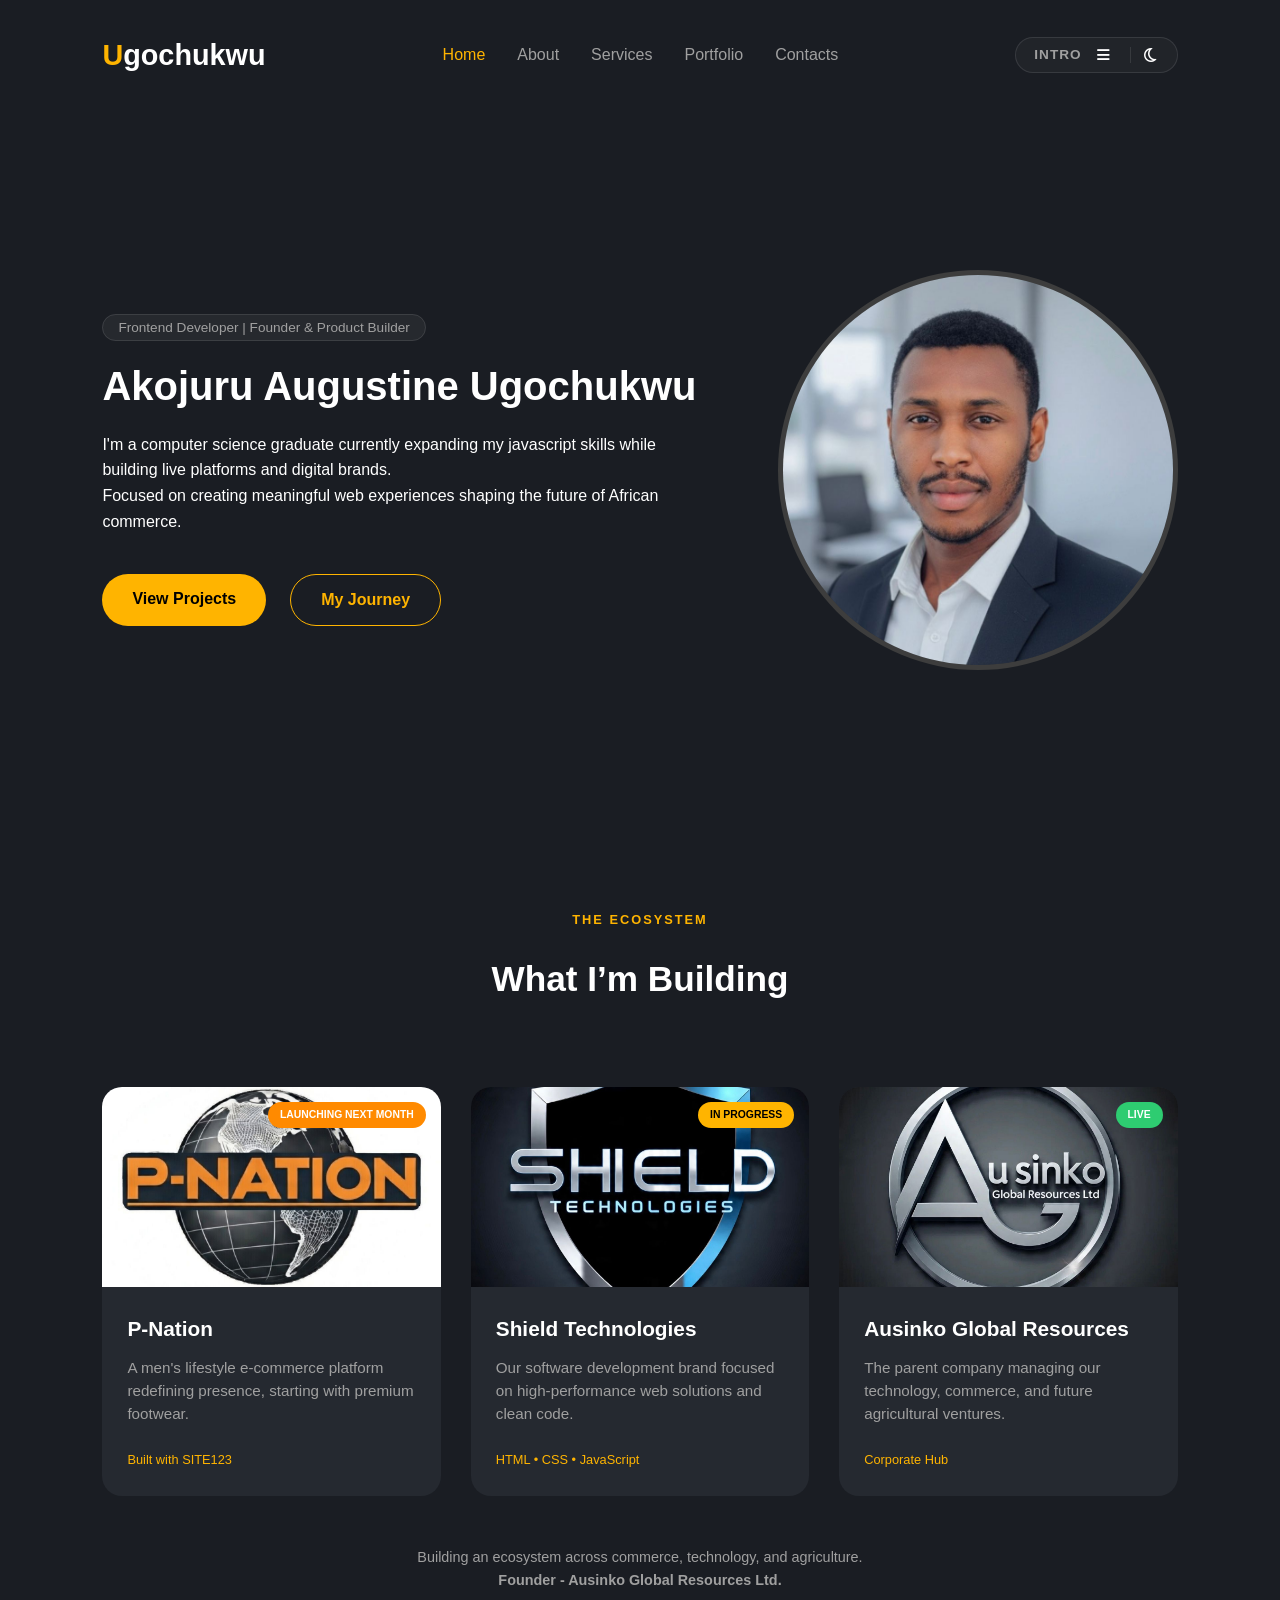
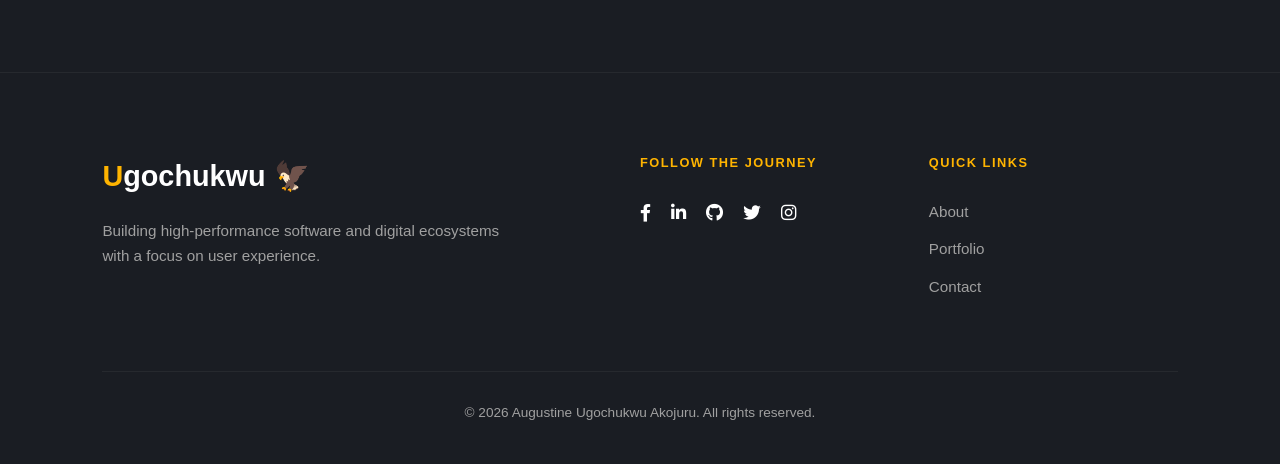
==== index.html @ 630baae7 "initial launch of Ausinko Global ecosystem portfolio" ====
<!DOCTYPE html>
<html lang="en">
<head>
    <meta charset="UTF-8">
    <meta name="viewport" content="width=device-width, initial-scale=1.0">
    <title>Ugochukwu | Professional Portfolio</title>
    <link rel="stylesheet" href="stylesheet/style.css">
    <link rel="stylesheet" href="https://cdnjs.cloudflare.com/ajax/libs/font-awesome/6.0.0/css/all.min.css">
</head>
<body>

    <header>
  <nav class="navbar">
    <div class="logo"><span>U</span>gochukwu</div>
    
    <ul class="nav-links" id="nav-menu">
        <li><a href="index.html" class="active">Home</a></li>
        <li><a href="about.html">About</a></li>
        <li><a href="services.html">Services</a></li>
        <li><a href="portfolio.html">Portfolio</a></li>
        <li><a href="contact.html">Contacts</a></li>
    </ul>

    <div class="nav-actions">
        <div class="intro-pill" id="menu-toggle">
            <span class="intro-text">INTRO</span>
            <i class="fas fa-bars menu-icon"></i>
            <div class="theme-switch"><i class="far fa-moon"></i></div>
        </div>
    </div>
  </nav>
    </header>

    <section id="home" class="hero">
        <div class="hero-content">
            <span class="badge">Frontend Developer | Founder & Product Builder</span>
            <h1>Akojuru Augustine Ugochukwu</h1>
            <p>I'm a computer science graduate currently expanding my javascript skills while building live platforms and digital brands.</p>
            <p>Focused on creating meaningful web experiences shaping the future of African commerce.</p>
            
            <div class="hero-btns">
                <a href="portfolio.html" class="btn-primary">View Projects</a>
                <a href="about.html" class="btn-secondary">My Journey</a>
            </div>
        </div>
        
        <div class="hero-image">
            <div class="image-circle">
                <img src="images/Austin.jpg" alt="Augustine Akojuru">
            </div>
        </div>
    </section>



  <section id="portfolio" class="ecosystem">
    <div class="section-header">
        <span class="sub-title">THE ECOSYSTEM</span>
        <h2>What I’m Building</h2>
    </div>

    <div class="project-grid">
        <div class="project-card">
            <div class="card-image">
                <img src="images/p-nation-logo.jpg" alt="P-Nation">
                <span class="status-badge orange">LAUNCHING NEXT MONTH</span>
            </div>
            <div class="card-content">
                <h3>P-Nation</h3>
                <p>A men's lifestyle e-commerce platform redefining presence, starting with premium footwear.</p>
                <div class="card-footer">
                    <span class="tech-stack">Built with SITE123</span>
                </div>
            </div>
        </div>

        <div class="project-card">
            <div class="card-image">
                <img src="images/shield-tech.jpg" alt="Shield Technologies">
                <span class="status-badge yellow">IN PROGRESS</span>
            </div>
            <div class="card-content">
                <h3>Shield Technologies</h3>
                <p>Our software development brand focused on high-performance web solutions and clean code.</p>
                <div class="card-footer">
                    <span class="tech-stack">HTML • CSS • JavaScript</span>
                </div>
            </div>
        </div>

        <div class="project-card">
            <div class="card-image">
                <img src="images/AGR.jpg" alt="Ausinko Global Resources">
                <span class="status-badge green">LIVE</span>
            </div>
            <div class="card-content">
                <h3>Ausinko Global Resources</h3>
                <p>The parent company managing our technology, commerce, and future agricultural ventures.</p>
                <div class="card-footer">
                    <span class="tech-stack">Corporate Hub</span>
                </div>
            </div>
        </div>
    </div>

    <div class="ecosystem-footer">
        <p>Building an ecosystem across commerce, technology, and agriculture.</p>
        <p><strong>Founder - Ausinko Global Resources Ltd.</strong></p>
    </div>
 </section>

  <footer class="main-footer">
    <div class="footer-container">
        <div class="footer-brand">
            <div class="logo"><span>U</span>gochukwu 🦅</div>
            <p>Building high-performance software and digital ecosystems <br> with a focus on user experience.</p>
        </div>

        <div class="footer-social">
            <h4>FOLLOW THE JOURNEY</h4>
            <div class="social-icons">
                <a href="#"><i class="fab fa-facebook-f"></i></a>
                <a href="#"><i class="fab fa-linkedin-in"></i></a>
                <a href="#"><i class="fab fa-github"></i></a>
                <a href="#"><i class="fab fa-twitter"></i></a>
                <a href="#"><i class="fab fa-instagram"></i></a>
            </div>
        </div>

        <div class="footer-links">
            <h4>Quick Links</h4>
            <ul>
                <li><a href="#about">About</a></li>
                <li><a href="#portfolio">Portfolio</a></li>
                <li><a href="#contact">Contact</a></li>
            </ul>
        </div>
    </div>

    <div class="footer-bottom">
        <p>&copy; 2026 Augustine Ugochukwu Akojuru. All rights reserved.</p>
    </div>
  </footer>



  <script src="script.js"></script>

</body>
</html>
---- stylesheet/style.css ----
:root {
    --bg-color: #1a1d23;
    --card-bg: #252930;
    --accent-color: #ffb400;
    --text-main: #ffffff;
    --text-dim: #a0a0a0;
}

/* Add this right below your :root variables */
body.light-theme {
    --bg-color: #f5f7fa;      /* Soft light gray */
    --card-bg: #ffffff;       /* Pure white cards */
    --text-main: #1a1d23;     /* Dark text */
    --text-dim: #5f6368;      /* Muted gray text */
    /* Accent remains the same gold for branding */
}

* {
    margin: 0;
    padding: 0;
    box-sizing: border-box;
    font-family: 'Inter', sans-serif; /* Clean professional font */
}

body {
    background-color: var(--bg-color);
    color: var(--text-main);
    line-height: 1.6;
}

/* Navbar */
.navbar {
    display: flex;
    justify-content: space-between;
    align-items: center;
    padding: 2rem 8%;
}

.logo {
    font-size: 1.8rem;
    font-weight: 700;
}

.logo span {
    color: var(--accent-color);
}

.nav-links {
    display: flex;
    list-style: none;
    gap: 2rem;
}

.nav-links a {
    text-decoration: none;
    color: var(--text-dim);
    font-weight: 500;
    transition: 0.3s;
}

.nav-links a:hover, .nav-links a.active {
    color: var(--accent-color);
}


.nav-actions {
    display: flex;
    align-items: center;
}

.intro-pill {
    display: flex;
    align-items: center;
    background: rgba(255, 255, 255, 0.03); /* Subtle dark fill */
    border: 1px solid rgba(255, 255, 255, 0.1); /* Thin border seen in image */
    padding: 6px 18px;
    border-radius: 40px;
    gap: 15px;
    cursor: pointer;
    transition: all 0.3s ease;
}

.intro-pill:hover {
    background: rgba(255, 255, 255, 0.07);
    border-color: var(--accent-color);
}

.intro-text {
    font-size: 0.85rem;
    font-weight: 600;
    letter-spacing: 1px;
    color: var(--text-dim);
}

.menu-icon {
    font-size: 0.9rem;
    color: var(--text-main);
}

.theme-switch {
    border-left: 1px solid rgba(255, 255, 255, 0.1);
    padding-left: 12px;
    margin-left: 5px;
    display: flex;
    align-items: center;
}

.theme-switch i {
    font-size: 1rem;
    color: var(--text-main);
    transition: color 0.3s;
}

.theme-switch i:hover {
    color: var(--accent-color);
}

/* Hero Section */
.hero {
    display: flex;
    align-items: center;
    justify-content: space-between;
    padding: 5rem 8%;
    min-height: 80vh;
}

.hero-content {
    max-width: 600px;
}

.badge {
    background: rgba(255, 255, 255, 0.05);
    padding: 5px 15px;
    border-radius: 20px;
    font-size: 0.85rem;
    color: var(--text-dim);
    border: 1px solid rgba(255, 255, 255, 0.1);
}

.hero h1 {
    font-size: 2.5rem;
    margin: 1.5rem 0;
    line-height: 1.1;
}

.hero-btns {
    margin-top: 2.5rem;
    display: flex;
    gap: 1.5rem;
}

.btn-primary, .btn-secondary {
    background: var(--accent-color);
    color: #000;
    padding: 12px 30px;
    border-radius: 30px;
    text-decoration: none;
    font-weight: 600;
}

.btn-secondary {
    background: transparent;
    border: 1px solid var(--accent-color);
    color: var(--accent-color);
}
  

.btn-primary:hover {
  background-color: transparent;
  border: 1px solid var(--accent-color);
  color: var(--accent-color);
  transform: translateY(-3px);
}

.btn-secondary:hover {
    transform: translateY(-3px);
    background-color: var(--accent-color);
    border: 1px solid var(--accent-color);
    color: var(--bg-color);
}



.image-circle {
    width: 400px;
    height: 400px;
    background: #333;
    border-radius: 50%;
    overflow: hidden;
    border: 5px solid rgba(255, 255, 255, 0.05);
}

.image-circle img {
    width: 100%;
    height: 100%;
    object-fit: cover;
}


.ecosystem {
    padding: 80px 8%;
    text-align: center;
}

.section-header .sub-title {
    color: var(--accent-color);
    letter-spacing: 2px;
    font-size: 0.8rem;
    font-weight: 700;
}

.section-header h2 {
    font-size: 2.2rem;
    margin-top: 10px;
    margin-bottom: 50px;
}

/* Grid Layout */
.project-grid {
    display: grid;
    grid-template-columns: repeat(auto-fit, minmax(300px, 1fr));
    gap: 30px;
    margin-bottom: 40px;
}

/* Card Styling */
.project-card {
    background: var(--card-bg);
    border-radius: 20px;
    overflow: hidden;
    text-align: left;
    transition: transform 0.3s ease;
}

.project-card:hover {
    transform: translateY(-10px);
}

.card-image {
    position: relative;
    height: 200px;
    background: #2a2e35; /* Fallback color */
    display: flex;
    justify-content: center;
    align-items: center;
}

.card-image img {
    width: 100%;
    height: 100%;
    object-fit: cover;
    transition: transform 0.3s ease
}

/* Status Badges */
.status-badge {
    position: absolute;
    top: 15px;
    right: 15px;
    padding: 5px 12px;
    border-radius: 20px;
    font-size: 0.65rem;
    font-weight: 800;
    color: #fff;
}

.status-badge.orange { background: #ff8a00; }
.status-badge.yellow { background: #ffb400; color: #000; }
.status-badge.green { background: #2ecc71; }

/* Card Text */
.card-content {
    padding: 25px;
}

.card-content h3 {
    margin-bottom: 12px;
    font-size: 1.3rem;
}

.card-content p {
    color: var(--text-dim);
    font-size: 0.95rem;
    line-height: 1.5;
    margin-bottom: 20px;
}

.card-footer .tech-stack {
    font-size: 0.8rem;
    color: var(--accent-color);
    font-weight: 500;
}

.ecosystem-footer {
    margin-top: 50px;
    color: var(--text-dim);
    font-size: 0.9rem;
}

.main-footer {
    background-color: var(--bg-color);
    padding: 80px 8% 40px 8%;
    border-top: 1px solid rgba(255, 255, 255, 0.05);
}

.footer-container {
    display: flex;
    justify-content: space-between;
    flex-wrap: wrap;
    gap: 40px;
    margin-bottom: 60px;
}

.footer-brand {
    flex: 2;
    min-width: 250px;
}

.footer-brand p {
    color: var(--text-dim);
    margin-top: 20px;
    font-size: 0.95rem;
    max-width: 400px;
}

.footer-social, .footer-links {
    flex: 1;
    min-width: 200px;
}

.footer-social h4, .footer-links h4 {
    color: var(--accent-color);
    font-size: 0.8rem;
    letter-spacing: 1.5px;
    text-transform: uppercase;
    margin-bottom: 25px;
}

/* Social Icon Styling */
.social-icons {
    display: flex;
    gap: 20px;
}

.social-icons a {
    color: var(--text-main);
    font-size: 1.1rem;
    transition: 0.3s ease;
}

.social-icons a:hover {
    color: var(--accent-color);
    transform: translateY(-3px);
}

/* Link Styling */
.footer-links ul {
    list-style: none;
}

.footer-links li {
    margin-bottom: 12px;
}

.footer-links a {
    text-decoration: none;
    color: var(--text-dim);
    font-size: 0.95rem;
    transition: 0.3s;
}

.footer-links a:hover {
    color: var(--text-main);
    padding-left: 5px;
}

.footer-bottom {
    text-align: center;
    border-top: 1px solid rgba(255, 255, 255, 0.05);
    padding-top: 30px;
    color: var(--text-dim);
    font-size: 0.85rem;
}

/* Specific adjustment for light mode badges */
body.light-theme .badge {
    background: rgba(0, 0, 0, 0.05);
    border: 1px solid rgba(0, 0, 0, 0.1);
}

body.light-theme .intro-pill {
    background: rgba(0, 0, 0, 0.03);
    border: 1px solid rgba(0, 0, 0, 0.1);
}


/* About Section Styles */
.about-hero {
    padding: 100px 8%;
    min-height: 80vh;
}

.about-grid {
    display: grid;
    grid-template-columns: 1.2fr 0.8fr;
    gap: 80px;
    align-items: start;
}

.about-text h1 {
    font-size: 3.5rem;
    margin: 20px 0;
    line-height: 1.1;
}

.lead {
    font-size: 1.25rem;
    color: var(--text-main);
    margin-bottom: 30px;
    border-left: 3px solid var(--accent-color);
    padding-left: 20px;
}

.story-block p {
    color: var(--text-dim);
    font-size: 1.05rem;
    margin-bottom: 30px;
}

/* Skills Mini Grid */
.skills-mini {
    display: flex;
    gap: 15px;
    flex-wrap: wrap;
}

.skill-item {
    background: var(--card-bg);
    padding: 10px 20px;
    border-radius: 8px;
    font-size: 0.9rem;
    color: var(--text-main);
    display: flex;
    align-items: center;
    gap: 10px;
    border: 1px solid rgba(255, 255, 255, 0.05);
}

.skill-item i {
    color: var(--accent-color);
}

/* Right Side Stats */
.about-stats {
    display: flex;
    flex-direction: column;
    gap: 20px;
}

.stat-card {
    background: var(--card-bg);
    padding: 40px;
    border-radius: 20px;
    text-align: center;
}

.stat-number {
    display: block;
    font-size: 3rem;
    font-weight: 800;
    color: var(--accent-color);
}

.stat-label {
    font-size: 0.8rem;
    text-transform: uppercase;
    letter-spacing: 2px;
    color: var(--text-dim);
}

.stat-info {
    padding: 20px;
    color: var(--text-dim);
    font-size: 0.9rem;
    line-height: 1.6;
    display: flex;
    flex-direction: column;
    gap: 10px;
    text-align: center;
}

.btn-primary2 {
    background: var(--accent-color);
    color: #000;
    padding: 12px 30px;
    border-radius: 30px;
    text-decoration: none;
    font-weight: 600;
}

.btn-primary2:hover {
  background-color: transparent;
  border: 1px solid var(--accent-color);
  color: var(--accent-color);
  transform: translateY(-3px);

}


.mission-section {
    padding: 100px 8%;
    background: linear-gradient(180deg, var(--bg-color) 0%, var(--card-bg) 50%, var(--bg-color) 100%);
    text-align: center;
}

.mission-box {
    max-width: 900px;
    margin: 0 auto;
    position: relative;
}

.mission-icon {
    font-size: 2.5rem;
    color: var(--accent-color);
    opacity: 0.3;
    margin-bottom: 20px;
}

.mission-text {
    font-size: 2.2rem;
    font-weight: 600;
    line-height: 1.4;
    color: var(--text-main);
    font-style: italic;
}

.mission-line {
    width: 60px;
    height: 3px;
    background: var(--accent-color);
    margin: 30px auto;
}

.mission-founder {
    font-size: 1rem;
    text-transform: uppercase;
    letter-spacing: 3px;
    color: var(--text-dim);
    font-weight: 700;
}



/* Timeline Section */
.timeline-section {
    padding: 80px 8%;
    background: var(--bg-color);
}

.timeline {
    position: relative;
    max-width: 800px;
    margin: 50px auto;
    padding-left: 30px;
    border-left: 2px solid rgba(255, 180, 0, 0.2); /* Faded accent line */
}

.timeline-item {
    position: relative;
    margin-bottom: 50px;
}

.timeline-dot {
    position: absolute;
    left: -41px; /* Centers dot on the line */
    top: 5px;
    width: 20px;
    height: 20px;
    background: var(--accent-color);
    border-radius: 50%;
    border: 4px solid var(--bg-color);
    box-shadow: 0 0 10px rgba(255, 180, 0, 0.4);
}

.timeline-date {
    font-size: 0.85rem;
    font-weight: 700;
    color: var(--accent-color);
    margin-bottom: 8px;
    letter-spacing: 1px;
}

.timeline-content {
    background: var(--card-bg);
    padding: 25px;
    border-radius: 15px;
    border: 1px solid rgba(255, 255, 255, 0.05);
    transition: transform 0.3s ease;
}

.timeline-content:hover {
    transform: translateX(10px);
    border-color: rgba(255, 180, 0, 0.3);
}

.timeline-content h3 {
    font-size: 1.2rem;
    margin-bottom: 10px;
}

.timeline-content p {
    color: var(--text-dim);
    font-size: 0.95rem;
    line-height: 1.5;
}

/* Services Section */
.services-hero {
    padding: 120px 8% 60px;
    text-align: center;
}

.services-hero h1 {
    font-size: 3rem;
    margin-top: 20px;
}

.subtitle {
    color: var(--text-dim);
    font-size: 1.1rem;
    margin-top: 15px;
}

.services-grid-section {
    padding: 60px 8% 100px;
}

.services-container {
    display: flex;
    gap: 30px;
    justify-content: center;
    flex-wrap: wrap;
}

.service-card {
    background: var(--card-bg);
    flex: 1;
    min-width: 300px;
    max-width: 400px;
    padding: 50px 40px;
    border-radius: 25px;
    border: 1px solid rgba(255, 255, 255, 0.03);
    transition: all 0.4s ease;
}

.service-card:hover {
    transform: translateY(-15px);
    border-color: var(--accent-color);
    box-shadow: 0 20px 40px rgba(0, 0, 0, 0.3);
}

.service-icon {
    font-size: 2.5rem;
    color: var(--text-dim);
    margin-bottom: 25px;
    transition: 0.3s;
}

.service-card:hover .service-icon {
    color: var(--accent-color);
}

.service-card h3 {
    font-size: 1.5rem;
    margin-bottom: 20px;
}

.service-card p {
    color: var(--text-dim);
    font-size: 0.95rem;
    line-height: 1.6;
    margin-bottom: 25px;
}

.service-list {
    list-style: none;
}

.service-list li {
    font-size: 0.9rem;
    margin-bottom: 12px;
    display: flex;
    align-items: center;
    gap: 10px;
    color: var(--text-main);
}

.service-list i {
    color: var(--accent-color);
    font-size: 0.8rem;
}


.section-header {
  display: flex;
  align-items: center;
  justify-content: center;
  flex-direction: column;
  gap: 10px;
  margin-bottom: 30px;
}

.process-steps {
    display: flex;
    justify-content: space-between;
    padding: 50px 8%;
    gap: 20px;
    flex-wrap: wrap;
}

.step {
    font-weight: 700;
    font-size: 1.2rem;
    display: flex;
    flex-direction: column;
    align-items: center;
    gap: 10px;
}

.step span {
    font-size: 0.8rem;
    color: var(--accent-color);
    border: 1px solid var(--accent-color);
    padding: 5px 10px;
    border-radius: 50%;
}

.services-container {
    display: grid;
    grid-template-columns: repeat(auto-fit, minmax(320px, 1fr)); /* Automatically creates 2 columns on desktop */
    gap: 30px;
}

.brand-tag {
    background: rgba(255, 180, 0, 0.1); /* Faded gold */
    color: var(--accent-color);
    padding: 4px 12px;
    border-radius: 4px;
    font-size: 0.7rem;
    font-weight: 800;
    text-transform: uppercase;
    display: inline-block;
    margin-bottom: 15px;
}

.mini-list {
    list-style: none;
    margin-top: 15px;
    padding-top: 15px;
    border-top: 1px solid rgba(255, 255, 255, 0.05);
}

.mini-list li {
    font-size: 0.8rem;
    color: var(--text-dim);
    margin-bottom: 5px;
    display: flex;
    align-items: center;
    gap: 8px;
}

.mini-list li::before {
    content: "→";
    color: var(--accent-color);
}

.competencies {
    padding: 80px 8%;
    background-color: var(--bg-color); /* Matches the main background */
}

.comp-grid {
    display: grid;
    grid-template-columns: repeat(auto-fit, minmax(280px, 1fr));
    gap: 40px;
}

.comp-item {
    padding: 40px;
    background: rgba(255, 255, 255, 0.02); /* Very subtle contrast */
    border-top: 3px solid var(--accent-color); /* The "Authority" line */
    border-radius: 0 0 15px 15px; /* Rounded only at the bottom */
    transition: all 0.3s ease;
}

.comp-item:hover {
    background: rgba(255, 255, 255, 0.05);
    transform: translateY(-5px);
}

.comp-item h4 {
    font-size: 1.1rem;
    text-transform: uppercase;
    letter-spacing: 2px;
    margin-bottom: 15px;
    color: var(--text-main);
}

.comp-item p {
    font-size: 0.95rem;
    color: var(--text-dim);
    line-height: 1.6;
}

/* Light Theme Overrides */
body.light-theme .comp-item {
    background: #ffffff;
    box-shadow: 0 10px 30px rgba(0, 0, 0, 0.05);
}

/* Contact Section */
.contact-hero {
    padding: 100px 8% 40px;
    text-align: center;
}

.contact-section {
    padding: 60px 8% 100px;
}

.contact-grid {
    display: grid;
    grid-template-columns: 1fr 1.5fr;
    gap: 80px;
    max-width: 1200px;
    margin: 0 auto;
}

.contact-info {
    display: flex;
    flex-direction: column;
    gap: 40px;
}

.info-item {
    display: flex;
    gap: 20px;
    align-items: center;
}

.info-item i {
    font-size: 1.5rem;
    color: var(--accent-color);
    background: rgba(255, 180, 0, 0.1);
    padding: 20px;
    border-radius: 12px;
}

.info-item h4 {
    font-size: 0.9rem;
    color: var(--text-dim);
    text-transform: uppercase;
    letter-spacing: 1px;
}

/* Form Styling */
.contact-form-container {
    background: var(--card-bg);
    padding: 50px;
    border-radius: 25px;
    border: 1px solid rgba(255, 255, 255, 0.03);
}

.form-group {
    margin-bottom: 25px;
}

.form-group label {
    display: block;
    margin-bottom: 10px;
    font-size: 0.85rem;
    font-weight: 600;
    color: var(--text-dim);
}

.form-group input, 
.form-group select, 
.form-group textarea {
    width: 100%;
    padding: 15px;
    background: rgba(255, 255, 255, 0.02);
    border: 1px solid rgba(255, 255, 255, 0.1);
    border-radius: 10px;
    color: var(--text-main);
    font-size: 1rem;
    outline: none;
    transition: 0.3s;
}

.form-group input:focus, 
.form-group select:focus, 
.form-group textarea:focus {
    border-color: var(--accent-color);
}

.contact-hero .founder-name {
    font-size: 2.5rem;
    font-weight: 800;
    line-height: 1;
    margin-top: 20px;
    letter-spacing: -1px;
}

.contact-hero .founder-name span {
    color: var(--accent-color);
}

.header-divider {
    width: 40px;
    height: 4px;
    background: var(--accent-color);
    margin: 30px auto 0;
    border-radius: 2px;
}


.form-row {
    display: flex;
    gap: 20px;
    margin-bottom: 5px; /* Adjusting spacing because form-group also has margin */
}

.form-row .form-group {
    flex: 1;
}


/* Portfolio Section */
.portfolio-hero {
    padding: 100px 8% 40px;
    text-align: center;
}

.portfolio-gallery {
    padding: 60px 8%;
    display: flex;
    flex-direction: column;
    gap: 120px; /* Big spacing between projects */
}

.project-showcase {
    display: grid;
    grid-template-columns: 1.2fr 0.8fr;
    gap: 60px;
    align-items: center;
}

.project-showcase.reverse {
    grid-template-columns: 0.8fr 1.2fr;
}

.project-showcase.reverse .project-visual {
    grid-column: 2;
}

.project-showcase.reverse .project-info {
    grid-column: 1;
    grid-row: 1;
}

.project-visual {
    background: var(--card-bg);
    border-radius: 30px;
    overflow: hidden;
    border: 1px solid rgba(255, 255, 255, 0.05);
    transition: transform 0.5s ease;
}

.project-visual img {
    width: 100%;
    display: block;
    filter: grayscale(20%);
    transition: 0.5s;
}

.project-showcase:hover .project-visual img {
    filter: grayscale(0%);
    transform: scale(1.05);
}

.project-info h2 {
    font-size: 2.5rem;
    margin: 15px 0 20px;
}

.project-meta {
    display: flex;
    flex-direction: column;
    gap: 10px;
    margin: 25px 0;
    padding-top: 20px;
    border-top: 1px solid rgba(255, 255, 255, 0.05);
    font-size: 0.9rem;
    color: var(--text-dim);
}

.client-projects {
    padding: 100px 8%;
    background: rgba(255, 255, 255, 0.01);
}

.client-grid {
    display: grid;
    grid-template-columns: repeat(auto-fit, minmax(320px, 1fr));
    gap: 40px;
    margin-top: 50px;
}

.client-card {
    background: var(--card-bg);
    border-radius: 20px;
    overflow: hidden;
    border: 1px solid rgba(255, 255, 255, 0.03);
    transition: 0.3s ease;
}

.client-card:hover {
    border-color: var(--accent-color);
}

.client-thumb {
    position: relative;
    height: 220px;
    background: #2a2e35;
    overflow: hidden;
}

.client-thumb img {
    width: 100%;
    height: 100%;
    object-fit: cover;
}

.client-overlay {
    position: absolute;
    top: 0;
    left: 0;
    width: 100%;
    height: 100%;
    background: rgba(26, 29, 35, 0.9);
    display: flex;
    justify-content: center;
    align-items: center;
    opacity: 0;
    transition: 0.3s;
}

.client-card:hover .client-overlay {
    opacity: 1;
}

.client-overlay i {
    font-size: 2rem;
    color: var(--accent-color);
}

.client-meta {
    padding: 25px;
}

.client-meta .category {
    font-size: 0.7rem;
    color: var(--accent-color);
    font-weight: 700;
    text-transform: uppercase;
}

.client-meta h3 {
    margin: 10px 0;
    font-size: 1.2rem;
}

.client-meta p {
    color: var(--text-dim);
    font-size: 0.9rem;
    line-height: 1.5;
    margin-bottom: 20px;
}

.tags {
    display: flex;
    gap: 10px;
}

.tags span {
    font-size: 0.7rem;
    background: rgba(255, 255, 255, 0.05);
    padding: 4px 10px;
    border-radius: 4px;
    color: var(--text-dim);
}

/* Thanks Page */
.thanks-page {
    display: flex;
    justify-content: center;
    align-items: center;
    min-height: 100vh;
    text-align: center;
    background: var(--bg-color);
}

.thanks-container {
    max-width: 600px;
    padding: 40px;
}

.success-icon {
    font-size: 4rem;
    color: var(--accent-color);
    margin-bottom: 30px;
    animation: scaleUp 0.5s cubic-bezier(0.175, 0.885, 0.32, 1.275);
}

@keyframes scaleUp {
    from { transform: scale(0); opacity: 0; }
    to { transform: scale(1); opacity: 1; }
}

.thanks-container h1 {
    font-size: 3rem;
    margin: 20px 0;
    line-height: 1.1;
}

.thanks-container .subtitle {
    margin-bottom: 40px;
    color: var(--text-dim);
}

.next-steps {
    display: flex;
    flex-direction: column;
    align-items: center;
    gap: 30px;
}

.social-links {
    display: flex;
    gap: 20px;
    font-size: 1.2rem;
}

.social-links a {
    color: var(--text-dim);
    transition: 0.3s;
}

.social-links a:hover {
    color: var(--accent-color);
}

/* Mobile Responsiveness */
@media (max-width: 992px) {
    .project-showcase, .project-showcase.reverse {
        grid-template-columns: 1fr;
        gap: 30px;
    }
    
    .project-showcase.reverse .project-visual {
        grid-column: 1;
    }
}


/* Mobile Responsiveness for Form Rows */
@media (max-width: 600px) {
    .form-row {
        flex-direction: column;
        gap: 0;
    }
}

/* Responsive adjustment for the large name */
@media (max-width: 768px) {
    .contact-hero .founder-name {
        font-size: 2.5rem;
    }
}

/* Responsive */
@media (max-width: 992px) {
    .contact-grid {
        grid-template-columns: 1fr;
        gap: 50px;
    }
}

@media (max-width: 600px) {
    .services-container {
        grid-template-columns: 1fr; /* Single column for phones */
    }
}


/* Responsive adjustment */
@media (max-width: 768px) {
    .mission-text {
        font-size: 1.5rem;
    }
}

/* Responsive adjustment for Mobile */
@media (max-width: 600px) {
    .timeline {
        margin-left: 10px;
    }
}

/* Tablet/Mobile for About Page */
@media (max-width: 992px) {
    .about-grid {
        grid-template-columns: 1fr;
        gap: 50px;
    }
    
    .about-text h1 {
        font-size: 2.5rem;
    }
}


/* --- TABLET ADAPTATION (Max-width: 992px) --- */
@media (max-width: 992px) {
    .hero {
        flex-direction: column-reverse; /* Image goes to top on small screens */
        text-align: center;
        padding: 40px 5%;
        gap: 30px;
    }

    .hero-content {
        max-width: 100%;
    }

    .hero h1 {
        font-size: 2.8rem;
    }

    .hero-btns {
        justify-content: center;
    }

    .image-circle {
        width: 300px;
        height: 300px;
    }

    .nav-links {
        display: none; /* We usually hide the full menu for a hamburger menu here */
    }
}

/* --- MOBILE ADAPTATION (Max-width: 600px) --- */
@media (max-width: 600px) {
    .navbar {
        padding: 1.5rem 5%;
    }

    .hero h1 {
        font-size: 2.2rem;
    }

    .hero-btns {
        flex-direction: column; /* Buttons stack on top of each other */
        width: 100%;
    }

    .btn-primary, .btn-secondary {
        width: 100%;
        text-align: center;
    }

    .project-grid {
        grid-template-columns: 1fr; /* Force single column */
    }

    .footer-container {
        flex-direction: column;
        text-align: center;
    }

    .footer-brand, .footer-social, .footer-links {
        width: 100%;
    }

    .social-icons {
        justify-content: center;
    }

    .footer-brand p {
        margin: 20px auto;
    }
}

@media (max-width: 992px) {
    .nav-links {
        display: flex; /* Override the 'none' from before */
        flex-direction: column;
        position: fixed;
        top: 0;
        right: -100%; /* Start off-screen to the right */
        width: 70%;
        height: 100vh;
        background: var(--card-bg);
        padding: 100px 40px;
        transition: 0.4s cubic-bezier(0.4, 0, 0.2, 1);
        box-shadow: -10px 0 30px rgba(0,0,0,0.2);
        z-index: 999;
    }

    /* This class is toggled by JavaScript */
    .nav-links.active {
        right: 0; /* Slide into view */
    }

    .nav-links li {
        margin: 20px 0;
    }

    .nav-links a {
        font-size: 1.5rem;
        font-weight: 700;
    }
}
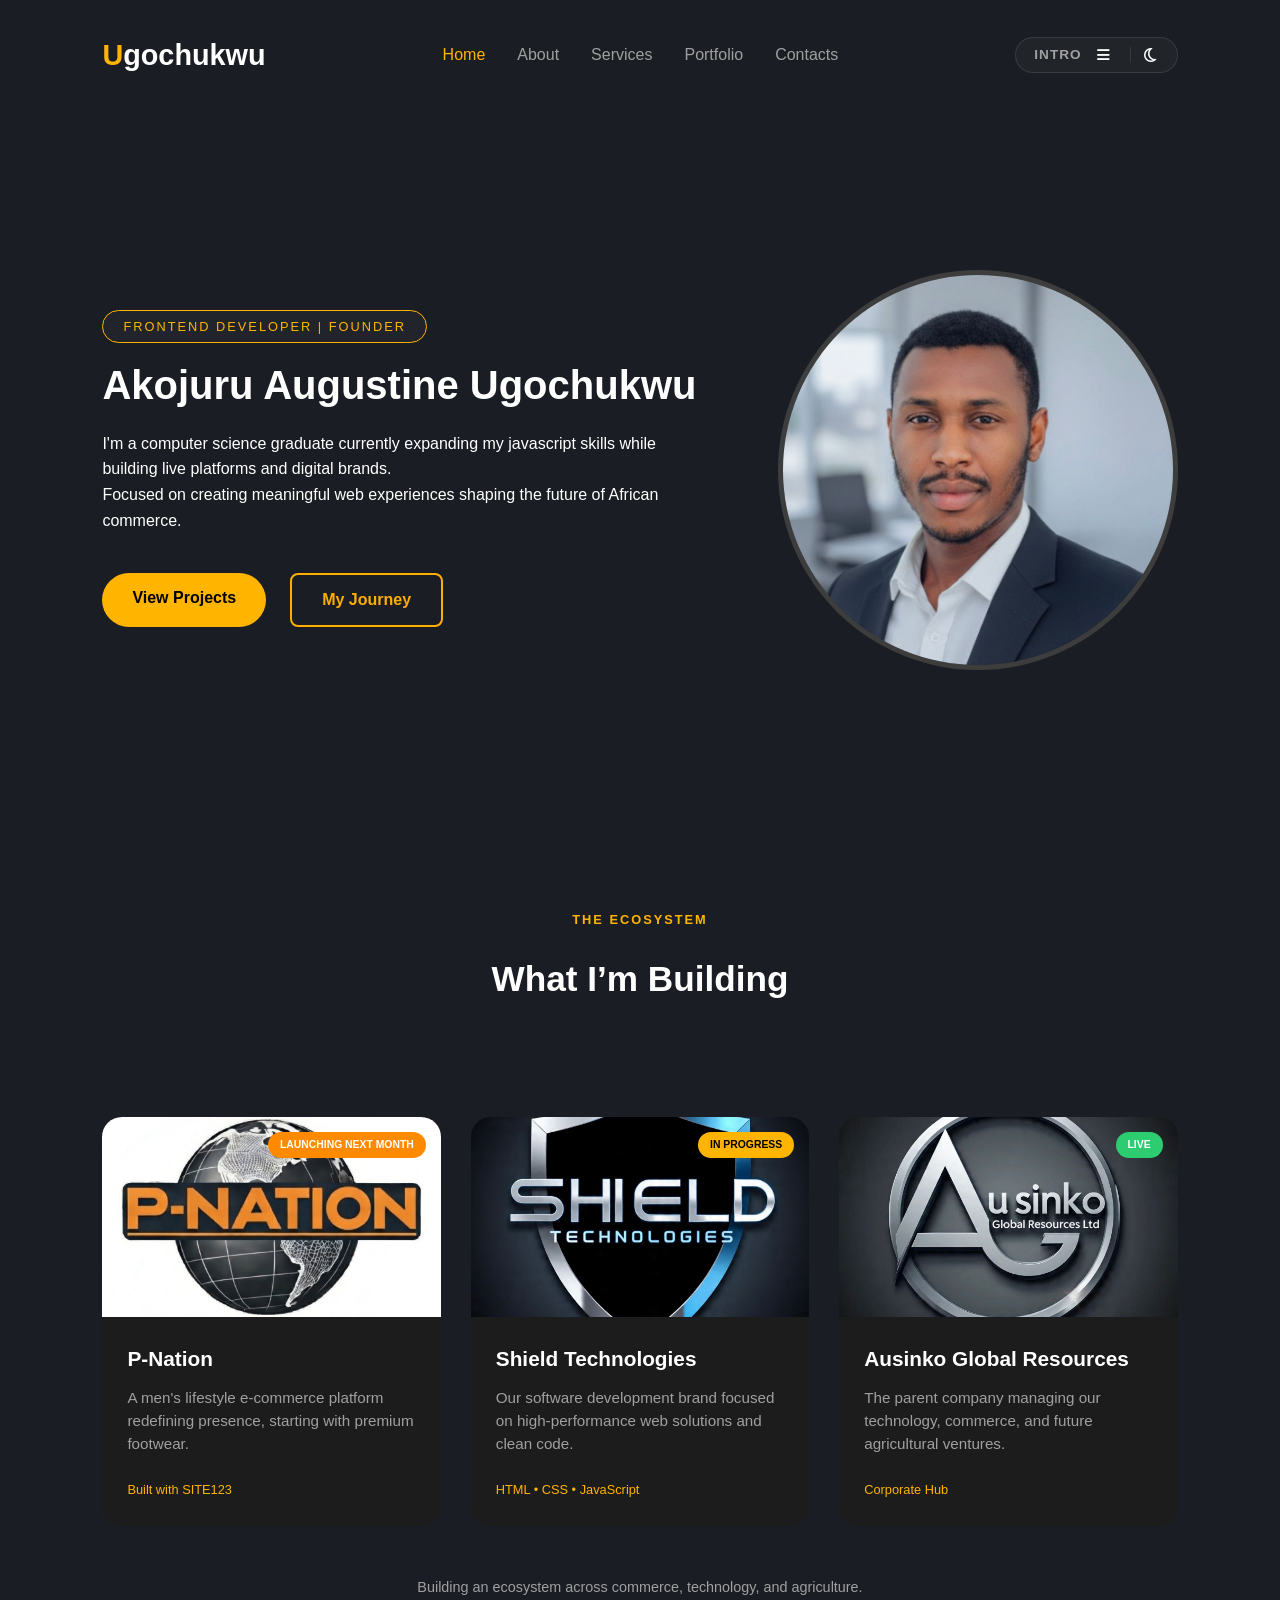
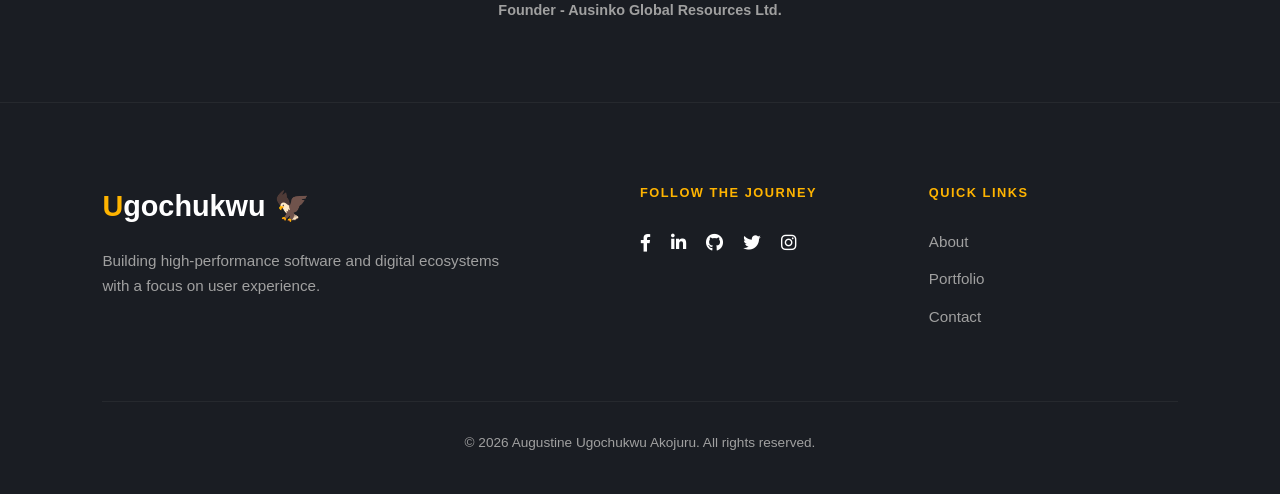
==== commit 164f5a9c: "update" ====
--- a/index.html
+++ b/index.html
@@ -33,7 +33,7 @@
 
     <section id="home" class="hero">
         <div class="hero-content">
-            <span class="badge">Frontend Developer | Founder & Product Builder</span>
+            <span class="badge">Frontend Developer | Founder</span>
             <h1>Akojuru Augustine Ugochukwu</h1>
             <p>I'm a computer science graduate currently expanding my javascript skills while building live platforms and digital brands.</p>
             <p>Focused on creating meaningful web experiences shaping the future of African commerce.</p>
--- a/stylesheet/style.css
+++ b/stylesheet/style.css
@@ -4,6 +4,8 @@
     --accent-color: #ffb400;
     --text-main: #ffffff;
     --text-dim: #a0a0a0;
+     --glass-bg: rgba(255, 255, 255, 0.03);
+    --transition: all 0.4s cubic-bezier(0.4, 0, 0.2, 1);
 }
 
 /* Add this right below your :root variables */
@@ -13,13 +15,15 @@
     --text-main: #1a1d23;     /* Dark text */
     --text-dim: #5f6368;      /* Muted gray text */
     /* Accent remains the same gold for branding */
+     --glass-bg: rgba(255, 255, 255, 0.03);
+    --transition: all 0.4s cubic-bezier(0.4, 0, 0.2, 1);
 }
 
 * {
     margin: 0;
     padding: 0;
     box-sizing: border-box;
-    font-family: 'Inter', sans-serif; /* Clean professional font */
+   font-family: 'Inter', 'Poppins', sans-serif; /* Clean professional font */
 }
 
 body {
@@ -27,6 +31,16 @@
     color: var(--text-main);
     line-height: 1.6;
 }
+
+/* --- GLOBAL CONFIG & VARIABLES --- */
+:root {
+    --primary-gold: #ffae00;
+    --dark-bg: #121212;
+    --card-bg: #1c1c1c;
+    --soft-gray: #a0a0a0;
+    --white: #ffffff; 
+}
+
 
 /* Navbar */
 .navbar {
@@ -162,6 +176,7 @@
     background: transparent;
     border: 1px solid var(--accent-color);
     color: var(--accent-color);
+    border-radius: 30px;
 }
   
 
@@ -936,102 +951,163 @@
 
 
 /* Portfolio Section */
+
+/* --- HERO SECTION --- */
 .portfolio-hero {
-    padding: 100px 8% 40px;
+    padding: 180px 10% 80px;
+    background: radial-gradient(circle at top right, rgba(255, 174, 0, 0.05), transparent);
     text-align: center;
 }
 
+.badge {
+    background: var(--glass-bg);
+    border: 1px solid var(--accent-color);
+    color: var(--accent-color);
+    padding: 8px 20px;
+    border-radius: 50px;
+    font-size: 0.8rem;
+    letter-spacing: 2px;
+    text-transform: uppercase;
+}
+
+.portfolio-hero h1 {
+    font-size: clamp(2.5rem, 6vw, 4rem);
+    margin: 20px 0;
+    font-weight: 800;
+}
+
+.subtitle {
+    color: var(--soft-gray);
+    max-width: 600px;
+    margin: 0 auto;
+}
+
+.placeholder-bg {
+    background: linear-gradient(45deg, #1c1c1c, #2a2a2a);
+    height: 100%;
+    display: flex;
+    align-items: center;
+    justify-content: center;
+    color: var(--primary-gold);
+    font-size: 0.9rem;
+    font-weight: 600;
+    text-transform: uppercase;
+    letter-spacing: 1px;
+    border: 1px dashed var(--primary-gold);
+}
+
+/* --- PROJECT SHOWCASE (The Big Hits) --- */
 .portfolio-gallery {
-    padding: 60px 8%;
-    display: flex;
-    flex-direction: column;
-    gap: 120px; /* Big spacing between projects */
+    padding: 0 10% 100px;
 }
 
 .project-showcase {
-    display: grid;
-    grid-template-columns: 1.2fr 0.8fr;
+    display: flex;
+    align-items: center;
     gap: 60px;
-    align-items: center;
+    margin-bottom: 120px;
+    background: var(--glass-bg);
+    padding: 40px;
+    border-radius: 30px;
+    border: 1px solid rgba(255, 255, 255, 0.05);
+    transition: var(--transition);
+}
+
+.project-showcase:hover {
+    transform: translateY(-10px);
+    border-color: rgba(255, 174, 0, 0.3);
 }
 
 .project-showcase.reverse {
-    grid-template-columns: 0.8fr 1.2fr;
-}
-
-.project-showcase.reverse .project-visual {
-    grid-column: 2;
-}
-
-.project-showcase.reverse .project-info {
-    grid-column: 1;
-    grid-row: 1;
+    flex-direction: row-reverse;
 }
 
 .project-visual {
-    background: var(--card-bg);
-    border-radius: 30px;
+    flex: 1.2;
     overflow: hidden;
-    border: 1px solid rgba(255, 255, 255, 0.05);
-    transition: transform 0.5s ease;
+    border-radius: 20px;
+    box-shadow: 0 20px 40px rgba(0,0,0,0.4);
 }
 
 .project-visual img {
     width: 100%;
     display: block;
-    filter: grayscale(20%);
-    transition: 0.5s;
+    transition: transform 0.6s ease;
 }
 
 .project-showcase:hover .project-visual img {
-    filter: grayscale(0%);
     transform: scale(1.05);
 }
 
+.project-info {
+    flex: 1;
+}
+
+.brand-tag {
+    color: var(--primary-gold);
+    font-weight: 600;
+    font-size: 0.9rem;
+    text-transform: uppercase;
+    display: block;
+    margin-bottom: 15px;
+}
+
 .project-info h2 {
-    font-size: 2.5rem;
-    margin: 15px 0 20px;
+    font-size: 2.2rem;
+    margin-bottom: 20px;
 }
 
 .project-meta {
     display: flex;
-    flex-direction: column;
-    gap: 10px;
+    gap: 20px;
     margin: 25px 0;
-    padding-top: 20px;
-    border-top: 1px solid rgba(255, 255, 255, 0.05);
     font-size: 0.9rem;
-    color: var(--text-dim);
-}
-
+    color: var(--soft-gray);
+}
+
+.btn-secondary {
+    display: inline-block;
+    padding: 12px 30px;
+    border: 2px solid var(--primary-gold);
+    color: var(--primary-gold);
+    border-radius: 8px;
+    text-decoration: none;
+    font-weight: 600;
+    transition: var(--transition);
+}
+
+.btn-secondary:hover {
+    background: var(--primary-gold);
+    color: var(--dark-bg);
+}
+
+/* --- CLIENT GRID (The Solutions) --- */
 .client-projects {
-    padding: 100px 8%;
-    background: rgba(255, 255, 255, 0.01);
+    padding: 80px 10%;
+    background: #161616;
+}
+
+.section-header {
+    text-align: center;
+    margin-bottom: 60px;
 }
 
 .client-grid {
     display: grid;
-    grid-template-columns: repeat(auto-fit, minmax(320px, 1fr));
-    gap: 40px;
-    margin-top: 50px;
+    grid-template-columns: repeat(auto-fit, minmax(350px, 1fr));
+    gap: 30px;
 }
 
 .client-card {
     background: var(--card-bg);
     border-radius: 20px;
     overflow: hidden;
-    border: 1px solid rgba(255, 255, 255, 0.03);
-    transition: 0.3s ease;
-}
-
-.client-card:hover {
-    border-color: var(--accent-color);
+    border: 1px solid rgba(255,255,255,0.05);
 }
 
 .client-thumb {
     position: relative;
     height: 220px;
-    background: #2a2e35;
     overflow: hidden;
 }
 
@@ -1043,61 +1119,49 @@
 
 .client-overlay {
     position: absolute;
-    top: 0;
-    left: 0;
-    width: 100%;
-    height: 100%;
-    background: rgba(26, 29, 35, 0.9);
-    display: flex;
+    top: 0; left: 0; width: 100%; height: 100%;
+    background: rgba(255, 174, 0, 0.8);
+    display: flex;
+    align-items: center;
     justify-content: center;
-    align-items: center;
     opacity: 0;
-    transition: 0.3s;
+    transition: var(--transition);
 }
 
 .client-card:hover .client-overlay {
     opacity: 1;
 }
 
-.client-overlay i {
-    font-size: 2rem;
-    color: var(--accent-color);
-}
-
 .client-meta {
     padding: 25px;
 }
 
-.client-meta .category {
-    font-size: 0.7rem;
-    color: var(--accent-color);
-    font-weight: 700;
-    text-transform: uppercase;
-}
-
-.client-meta h3 {
-    margin: 10px 0;
-    font-size: 1.2rem;
-}
-
-.client-meta p {
-    color: var(--text-dim);
-    font-size: 0.9rem;
-    line-height: 1.5;
-    margin-bottom: 20px;
+.category {
+    font-size: 0.75rem;
+    color: var(--primary-gold);
+    letter-spacing: 1px;
 }
 
 .tags {
+    margin-top: 15px;
     display: flex;
     gap: 10px;
 }
 
 .tags span {
     font-size: 0.7rem;
-    background: rgba(255, 255, 255, 0.05);
+    background: #2a2a2a;
     padding: 4px 10px;
     border-radius: 4px;
-    color: var(--text-dim);
+}
+
+/* --- RESPONSIVENESS --- */
+@media (max-width: 992px) {
+    .project-showcase, .project-showcase.reverse {
+        flex-direction: column;
+        gap: 30px;
+        padding: 20px;
+    }
 }
 
 /* Thanks Page */
@@ -1332,4 +1396,64 @@
         font-size: 1.5rem;
         font-weight: 700;
     }
+}
+
+/* --- MOBILE RESPONSIVENESS --- */
+@media (max-width: 768px) {
+    /* Adjust Hero Section */
+    .portfolio-hero {
+        padding: 120px 5% 40px;
+    }
+
+    .portfolio-hero h1 {
+        font-size: 2.2rem; /* Scaled down for mobile */
+    }
+
+    /* Stack Project Showcases */
+    .project-showcase, 
+    .project-showcase.reverse {
+        flex-direction: column;
+        gap: 20px;
+        padding: 20px;
+        margin-bottom: 60px;
+    }
+
+    .project-visual {
+        width: 100%;
+        order: 1; /* Always image first on mobile */
+    }
+
+    .project-info {
+        width: 100%;
+        order: 2;
+        text-align: left;
+    }
+
+    .project-info h2 {
+        font-size: 1.6rem;
+    }
+
+    /* Client Grid Adjustment */
+    .client-grid {
+        grid-template-columns: 1fr; /* Single column stack */
+        gap: 20px;
+    }
+
+    .client-card {
+        margin-bottom: 10px;
+    }
+
+    /* Fixed Card Height for Mobile (from your screenshot) */
+    .client-thumb {
+        height: 180px; 
+    }
+
+    /* Navbar Mobile Fix */
+    .nav-links {
+        display: none; /* Hide standard links; rely on Intro Toggle */
+    }
+    
+    .intro-pill {
+        padding: 6px 12px;
+    }
 }
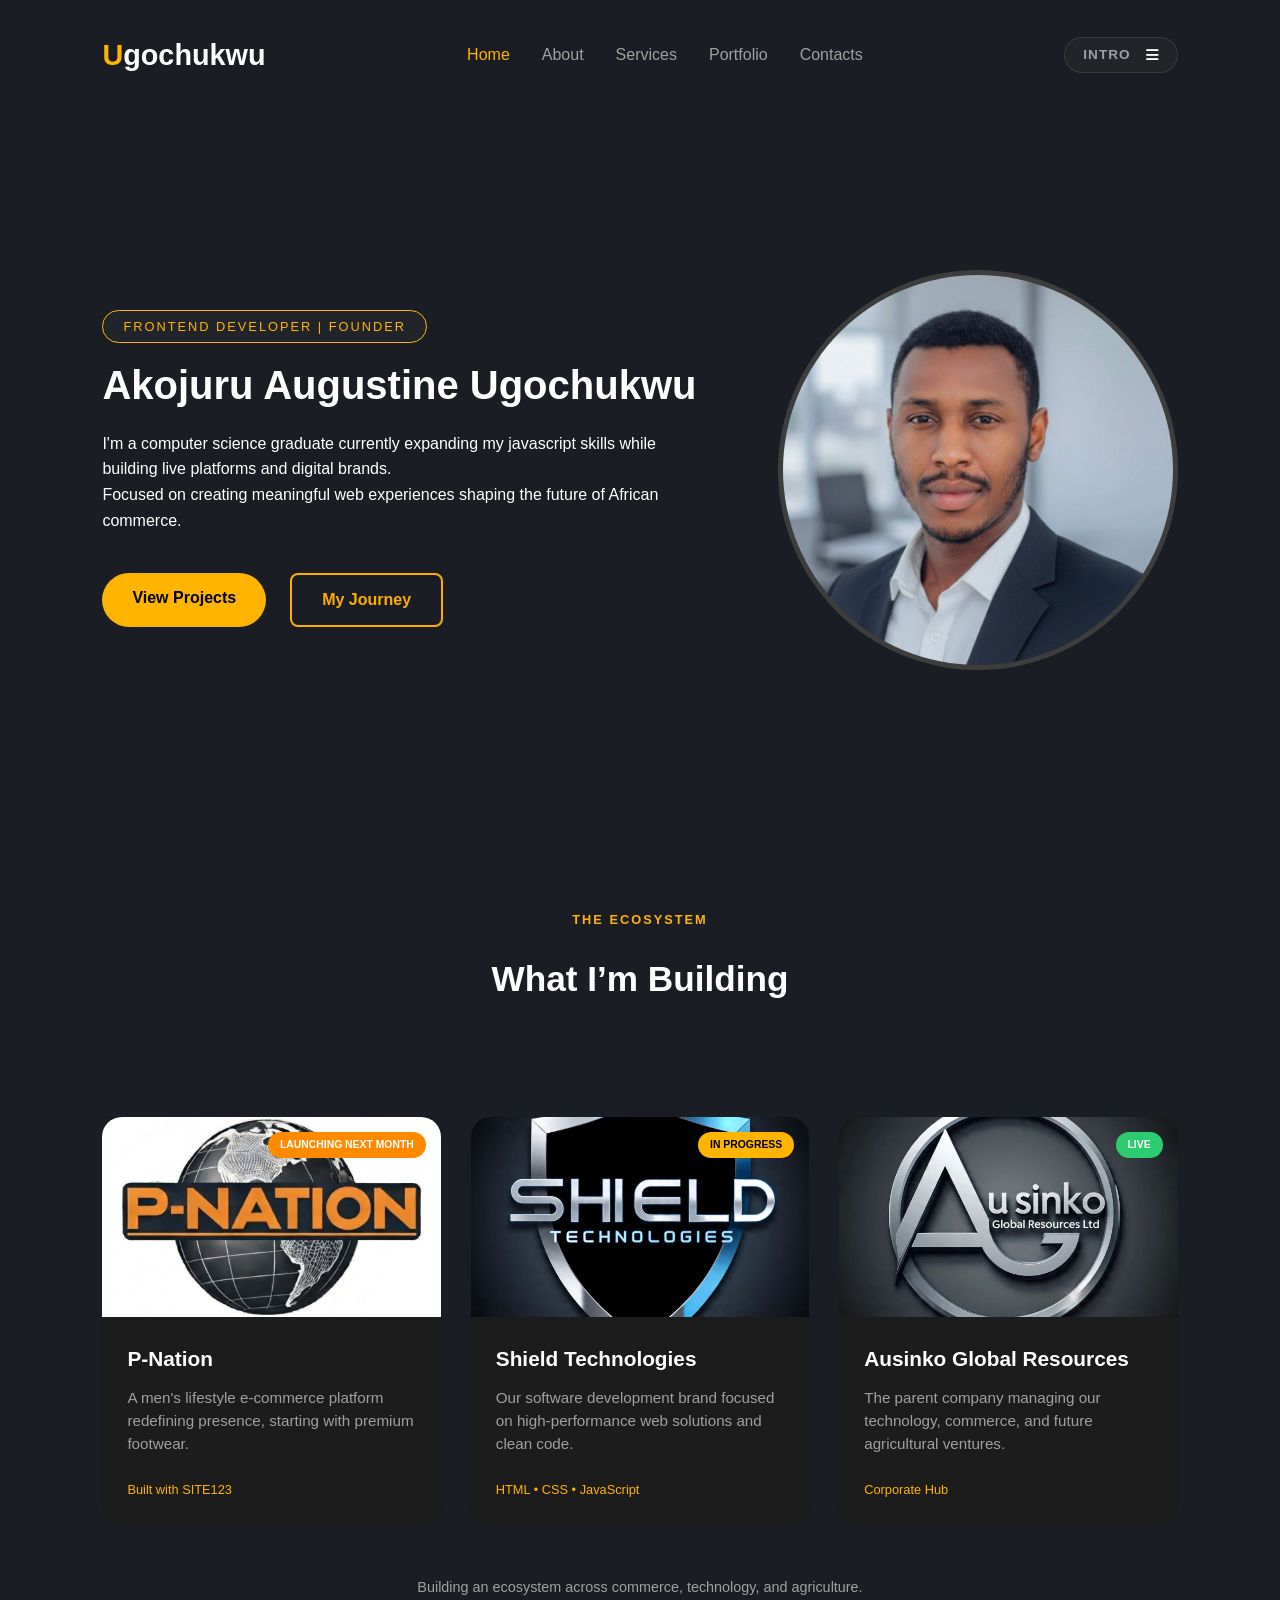
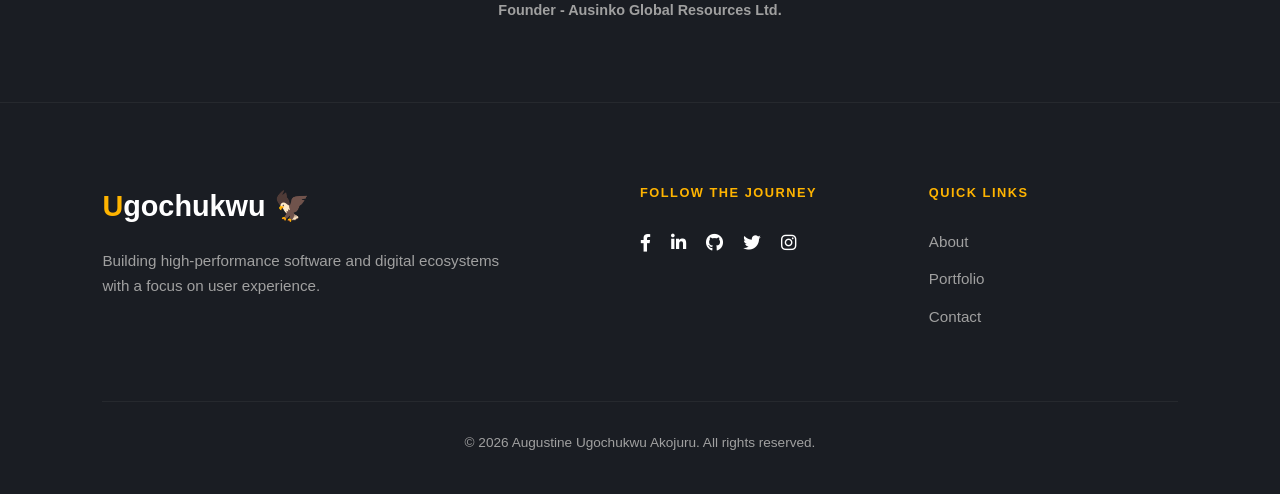
==== commit e1174745: "update" ====
--- a/index.html
+++ b/index.html
@@ -25,7 +25,7 @@
         <div class="intro-pill" id="menu-toggle">
             <span class="intro-text">INTRO</span>
             <i class="fas fa-bars menu-icon"></i>
-            <div class="theme-switch"><i class="far fa-moon"></i></div>
+         <!--  <div class="theme-switch"><i class="far fa-moon"></i></div> -->
         </div>
     </div>
   </nav>
--- a/stylesheet/style.css
+++ b/stylesheet/style.css
@@ -161,6 +161,7 @@
     margin-top: 2.5rem;
     display: flex;
     gap: 1.5rem;
+    border-radius: 30px;
 }
 
 .btn-primary, .btn-secondary {
@@ -1456,4 +1457,140 @@
     .intro-pill {
         padding: 6px 12px;
     }
+}
+
+
+@media (max-width: 768px) {
+    /* Hide the horizontal links */
+    .nav-links {
+        display: flex;
+        position: fixed;
+        top: 0;
+        right: -100%; /* Start hidden off-screen */
+        width: 250px;
+        height: 100vh;
+        background: rgba(28, 28, 28, 0.95);
+        backdrop-filter: blur(10px);
+        flex-direction: column;
+        padding: 100px 30px;
+        transition: 0.4s cubic-bezier(0.4, 0, 0.2, 1);
+        z-index: 1000;
+        box-shadow: -10px 0 30px rgba(0,0,0,0.5);
+    }
+
+    /* Slide in when active */
+    .nav-links.active {
+        right: 0;
+    }
+
+    /* Adjust the 'INTRO' pill size for mobile fingers */
+    .intro-pill {
+        cursor: pointer;
+        padding: 8px 15px;
+        display: flex;
+        align-items: center;
+        gap: 10px;
+    }
+    .nav-links li {
+        margin: 15px 0;
+    }
+}
+
+@media (max-width: 768px) {
+    /* Ensure the intro-pill doesn't overlap the logo */
+    .navbar {
+        padding: 1rem 5%;
+    }
+
+    /* Fix the 'Blaze Allstarz' card spacing from your screenshot */
+    .client-card {
+        margin-bottom: 30px;
+        width: 100%;
+    }
+
+    .client-meta h3 {
+        font-size: 1.4rem;
+        margin-top: 10px;
+    }
+}
+
+@media (max-width: 768px) {
+    /* 1. Fix Padding for the Hero & Gallery */
+    .portfolio-hero {
+        padding: 120px 20px 40px; /* Reduced top padding for mobile */
+    }
+
+    .portfolio-gallery {
+        padding: 0 20px 60px; /* Brings cards closer to screen edges but keeps a safety gap */
+    }
+
+    /* 2. Project Showcase Scaling */
+    .project-showcase {
+        padding: 20px;
+        margin-bottom: 40px;
+        flex-direction: column !important; /* Forces vertical stack regardless of desktop 'reverse' class */
+    }
+
+    .project-info h2 {
+        font-size: 1.5rem; /* Prevents long titles from breaking layout */
+        margin: 10px 0;
+    }
+
+    /* 3. Client Card Refinement (As seen in your Blaze Allstarz screenshot) */
+    .client-card {
+        margin-bottom: 25px;
+    }
+
+    .client-meta {
+        padding: 20px 15px; /* Tighter padding for mobile text */
+    }
+
+    .client-meta h3 {
+        font-size: 1.25rem;
+    }
+
+    /* 4. Placeholder Styling */
+    .placeholder-bg {
+        height: 160px; /* Fixed height for consistency */
+        background: #1a1a1a;
+        border: 2px dashed #333;
+        display: flex;
+        align-items: center;
+        justify-content: center;
+        color: #555;
+        font-size: 0.8rem;
+    }
+}
+
+@media (max-width: 480px) {
+    /* Hide 'INTRO' text on very small phones, keep only the icon */
+    .intro-text {
+        display: none;
+    }
+
+    .intro-pill {
+        padding: 8px 12px;
+        justify-content: center;
+    }
+
+    .logo {
+        font-size: 1.2rem;
+    }
+}
+
+#thank-you-msg {
+    animation: fadeIn 0.8s ease forwards;
+    text-align: center;
+    padding: 50px 20px;
+}
+
+@keyframes fadeIn {
+    from { opacity: 0; transform: translateY(20px); }
+    to { opacity: 1; transform: translateY(0); }
+}
+
+#thank-you-msg i {
+    font-size: 3rem;
+    color: var(--primary-gold);
+    margin-bottom: 20px;
 }
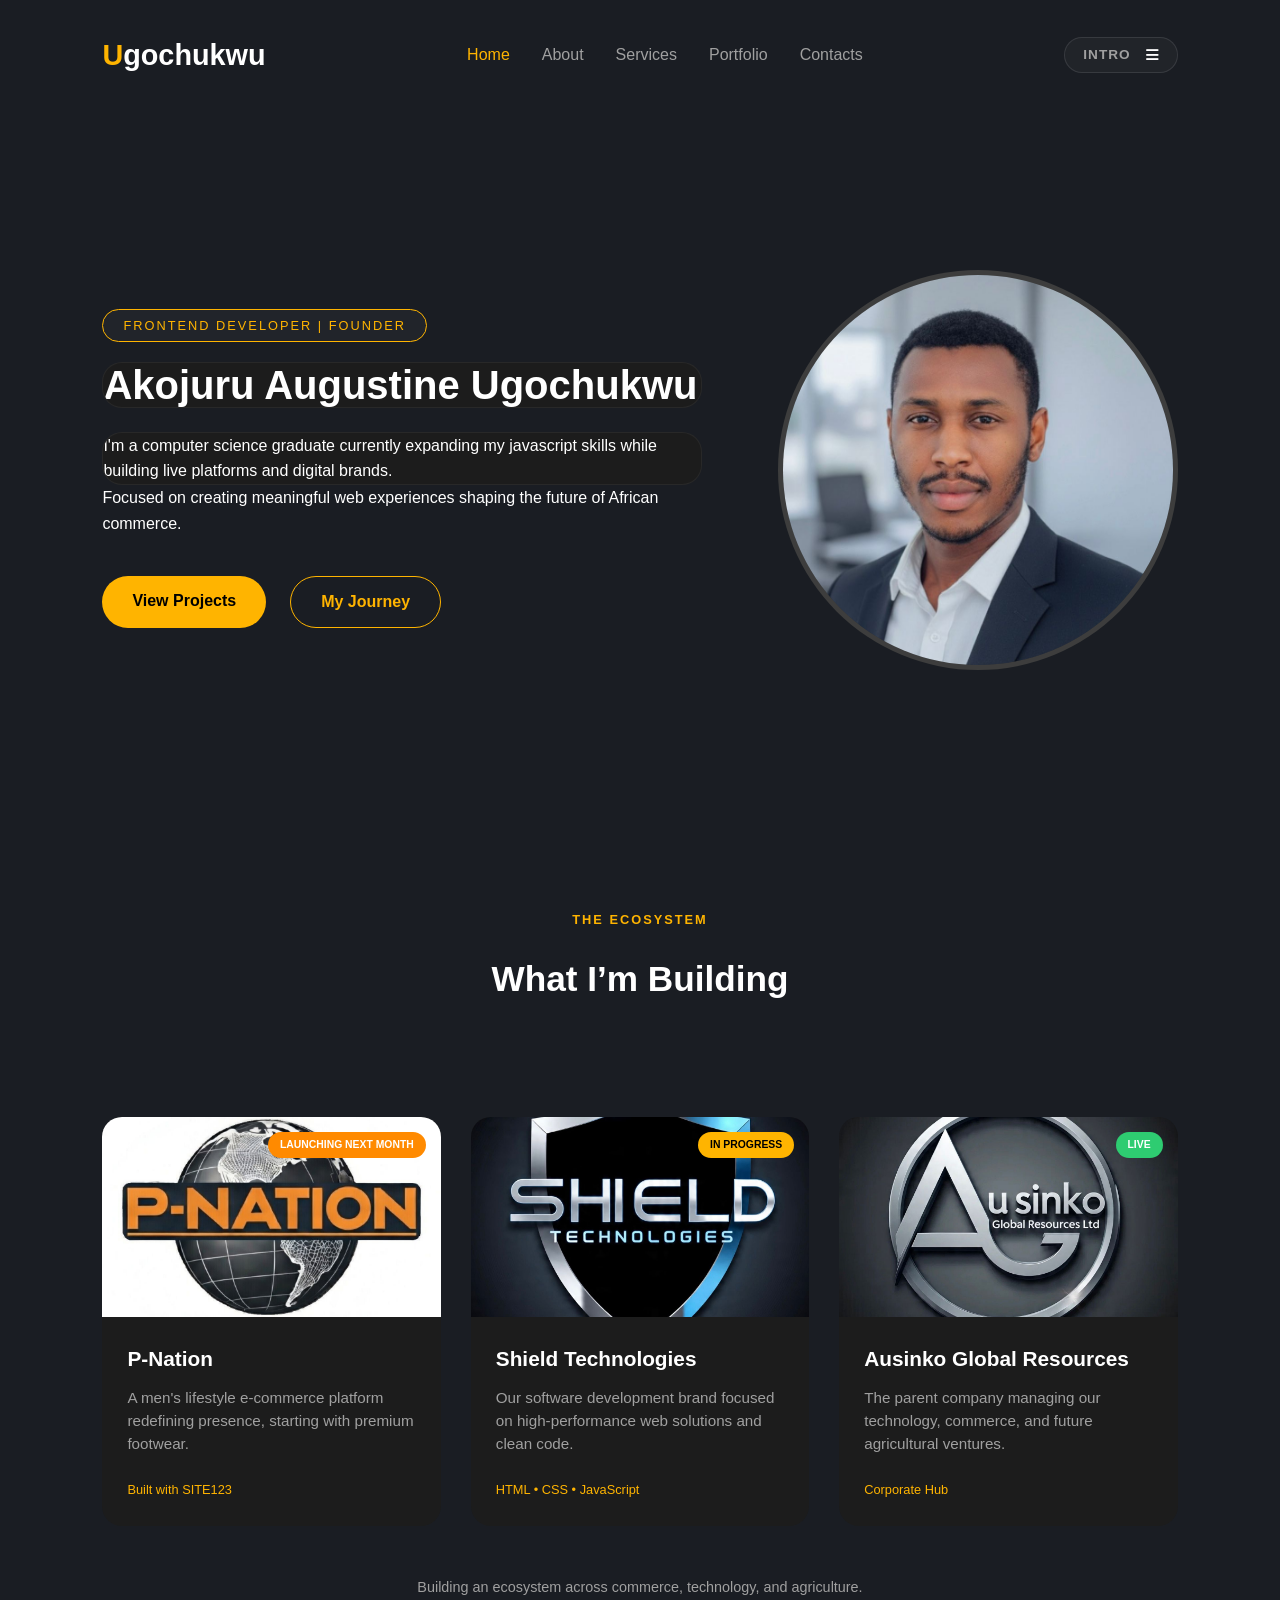
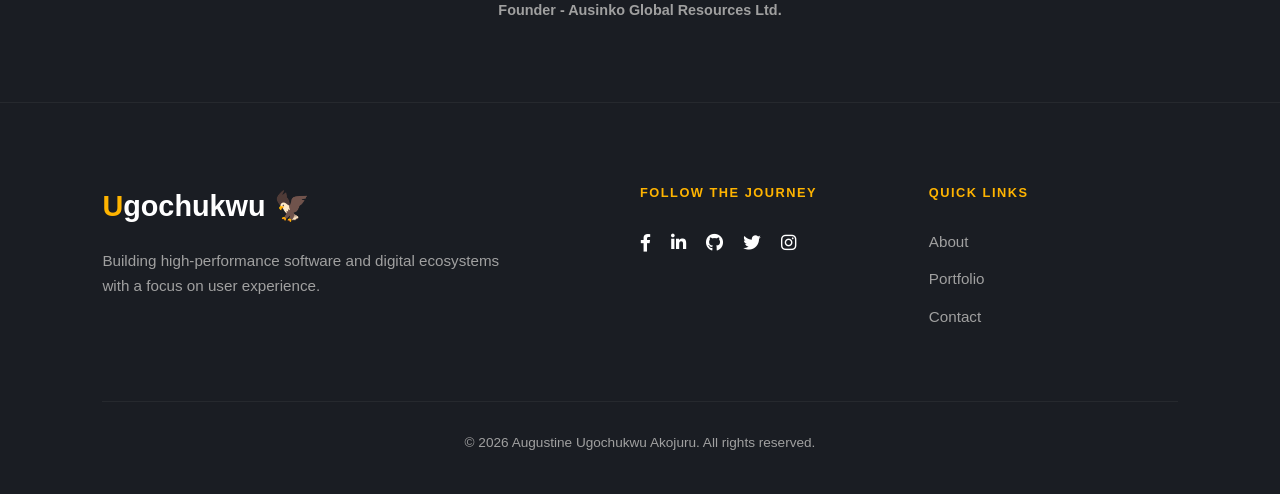
==== commit a06dcf38: "update" ====
--- a/index.html
+++ b/index.html
@@ -34,8 +34,8 @@
     <section id="home" class="hero">
         <div class="hero-content">
             <span class="badge">Frontend Developer | Founder</span>
-            <h1>Akojuru Augustine Ugochukwu</h1>
-            <p>I'm a computer science graduate currently expanding my javascript skills while building live platforms and digital brands.</p>
+            <h1 class="client-card reveal">Akojuru Augustine Ugochukwu</h1>
+            <p class="client-card reveal hover-lift">I'm a computer science graduate currently expanding my javascript skills while building live platforms and digital brands.</p>
             <p>Focused on creating meaningful web experiences shaping the future of African commerce.</p>
             
             <div class="hero-btns">
--- a/stylesheet/style.css
+++ b/stylesheet/style.css
@@ -161,7 +161,6 @@
     margin-top: 2.5rem;
     display: flex;
     gap: 1.5rem;
-    border-radius: 30px;
 }
 
 .btn-primary, .btn-secondary {
@@ -177,7 +176,6 @@
     background: transparent;
     border: 1px solid var(--accent-color);
     color: var(--accent-color);
-    border-radius: 30px;
 }
   
 
@@ -1066,7 +1064,7 @@
     color: var(--soft-gray);
 }
 
-.btn-secondary {
+.btn-secondary-portfolio {
     display: inline-block;
     padding: 12px 30px;
     border: 2px solid var(--primary-gold);
@@ -1578,19 +1576,51 @@
     }
 }
 
-#thank-you-msg {
-    animation: fadeIn 0.8s ease forwards;
-    text-align: center;
-    padding: 50px 20px;
-}
-
-@keyframes fadeIn {
-    from { opacity: 0; transform: translateY(20px); }
+/* Styling for the Success Card on Mobile */
+#thank-you-card {
+    background: rgba(255, 255, 255, 0.03);
+    border: 1px solid rgba(255, 174, 0, 0.3);
+    border-radius: 20px;
+    backdrop-filter: blur(10px);
+    animation: slideUp 0.6s ease-out;
+}
+
+@keyframes slideUp {
+    from { opacity: 0; transform: translateY(30px); }
     to { opacity: 1; transform: translateY(0); }
 }
 
-#thank-you-msg i {
-    font-size: 3rem;
-    color: var(--primary-gold);
-    margin-bottom: 20px;
+/* Ensure the success icon pops */
+.success-icon i {
+    filter: drop-shadow(0 0 10px rgba(255, 174, 0, 0.5));
+}
+
+@media (max-width: 768px) {
+    #thank-you-card h2 {
+        font-size: 1.8rem;
+    }
+}
+
+/* 1. The 'Hidden' State */
+.reveal {
+    opacity: 0;
+    transform: translateY(30px);
+    transition: all 0.8s cubic-bezier(0.2, 1, 0.3, 1);
+    visibility: hidden;
+}
+
+/* 2. The 'Visible' State */
+.reveal.active {
+    opacity: 1;
+    transform: translateY(0);
+    visibility: visible;
+}
+
+/* 3. Subtle Hover for Cards (Portfolio/Services) */
+.hover-lift {
+    transition: transform 0.3s ease, box-shadow 0.3s ease;
+}
+.hover-lift:hover {
+    transform: translateY(-8px);
+    box-shadow: 0 10px 30px rgba(255, 174, 0, 0.2);
 }
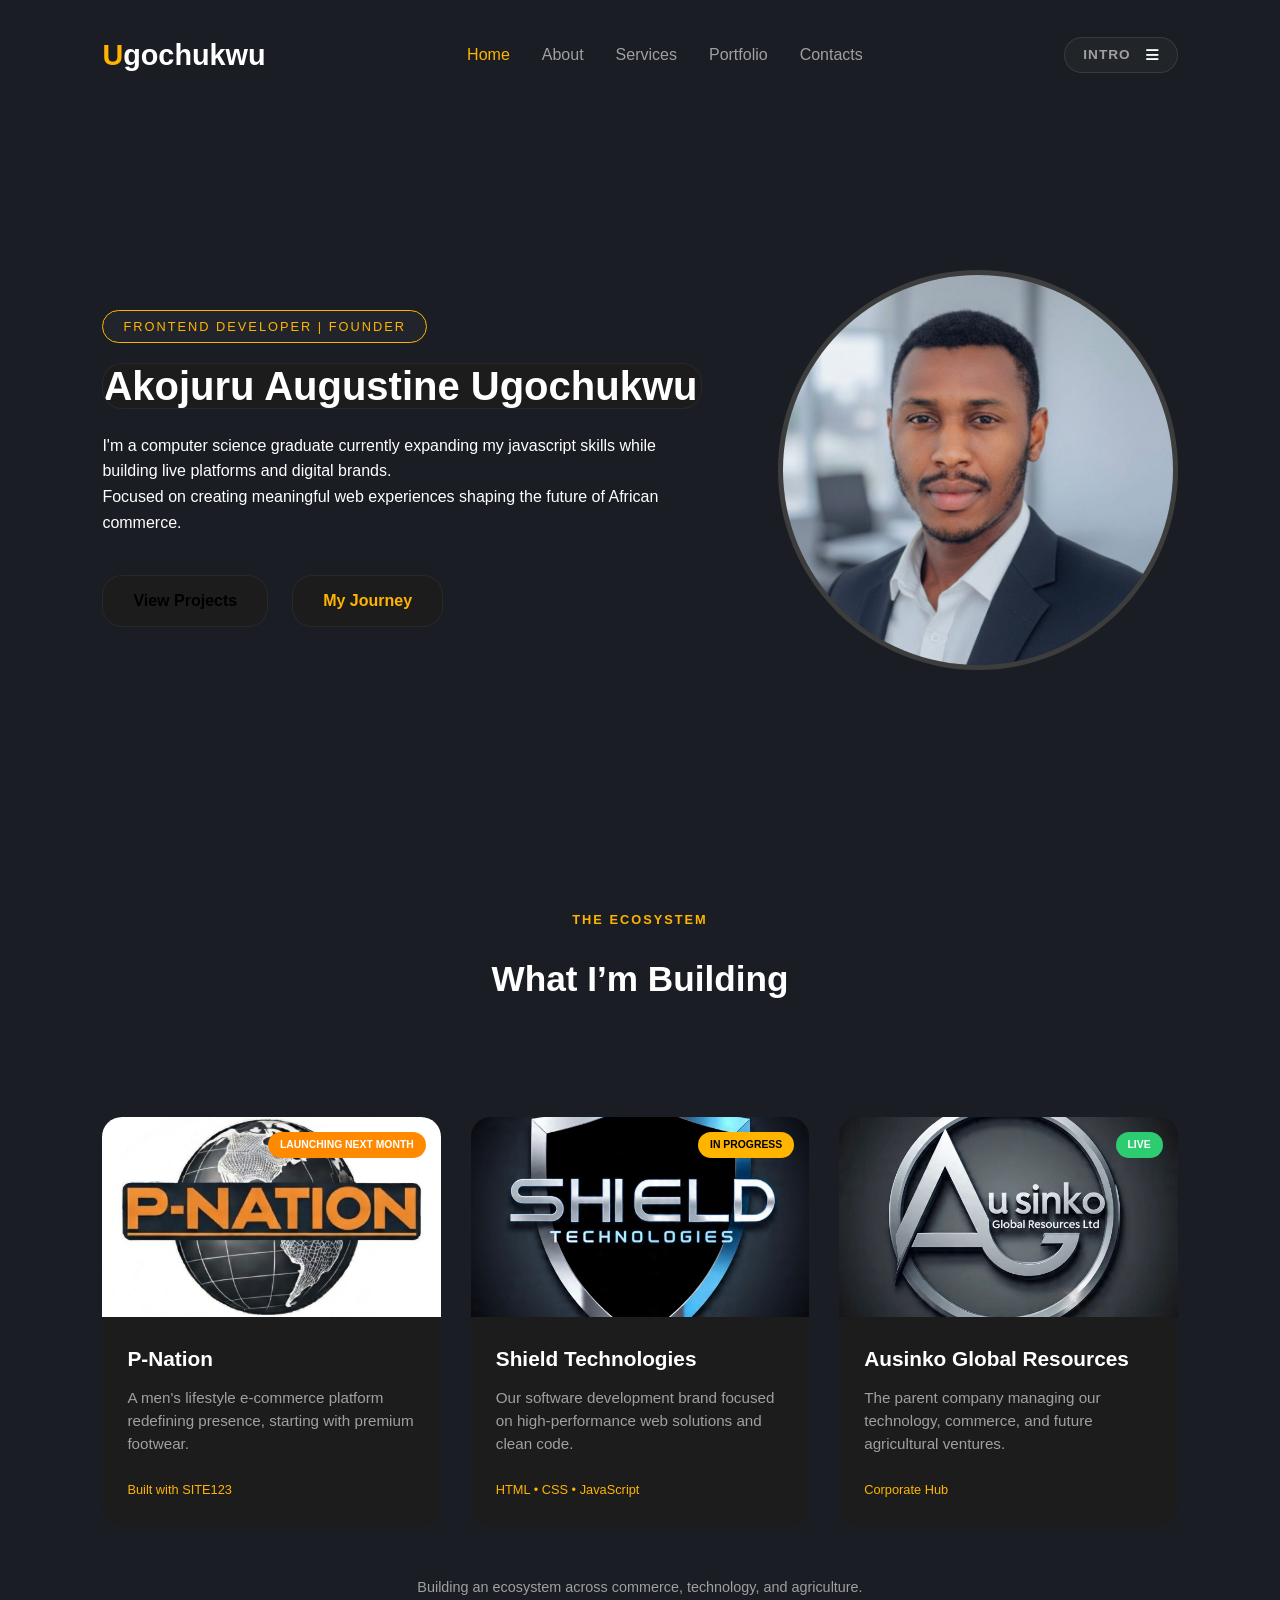
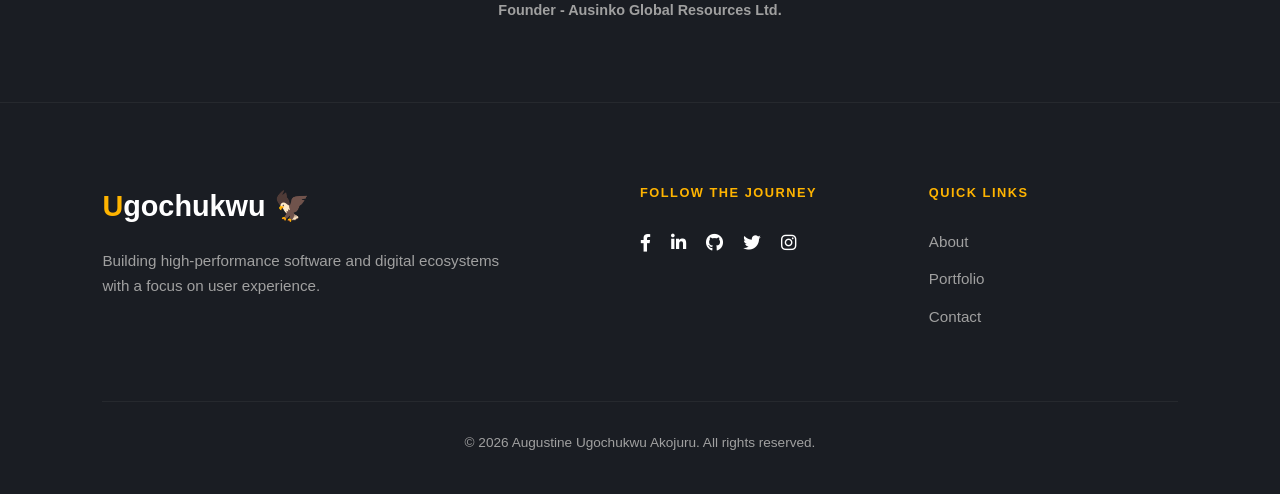
==== commit 31b5870c: "update" ====
--- a/index.html
+++ b/index.html
@@ -35,12 +35,12 @@
         <div class="hero-content">
             <span class="badge">Frontend Developer | Founder</span>
             <h1 class="client-card reveal">Akojuru Augustine Ugochukwu</h1>
-            <p class="client-card reveal hover-lift">I'm a computer science graduate currently expanding my javascript skills while building live platforms and digital brands.</p>
+            <p>I'm a computer science graduate currently expanding my javascript skills while building live platforms and digital brands.</p>
             <p>Focused on creating meaningful web experiences shaping the future of African commerce.</p>
             
             <div class="hero-btns">
-                <a href="portfolio.html" class="btn-primary">View Projects</a>
-                <a href="about.html" class="btn-secondary">My Journey</a>
+                <a href="portfolio.html" class="btn-primary client-card reveal hover-lift">View Projects</a>
+                <a href="about.html" class="btn-secondary client-card reveal hover-lift">My Journey</a>
             </div>
         </div>
         
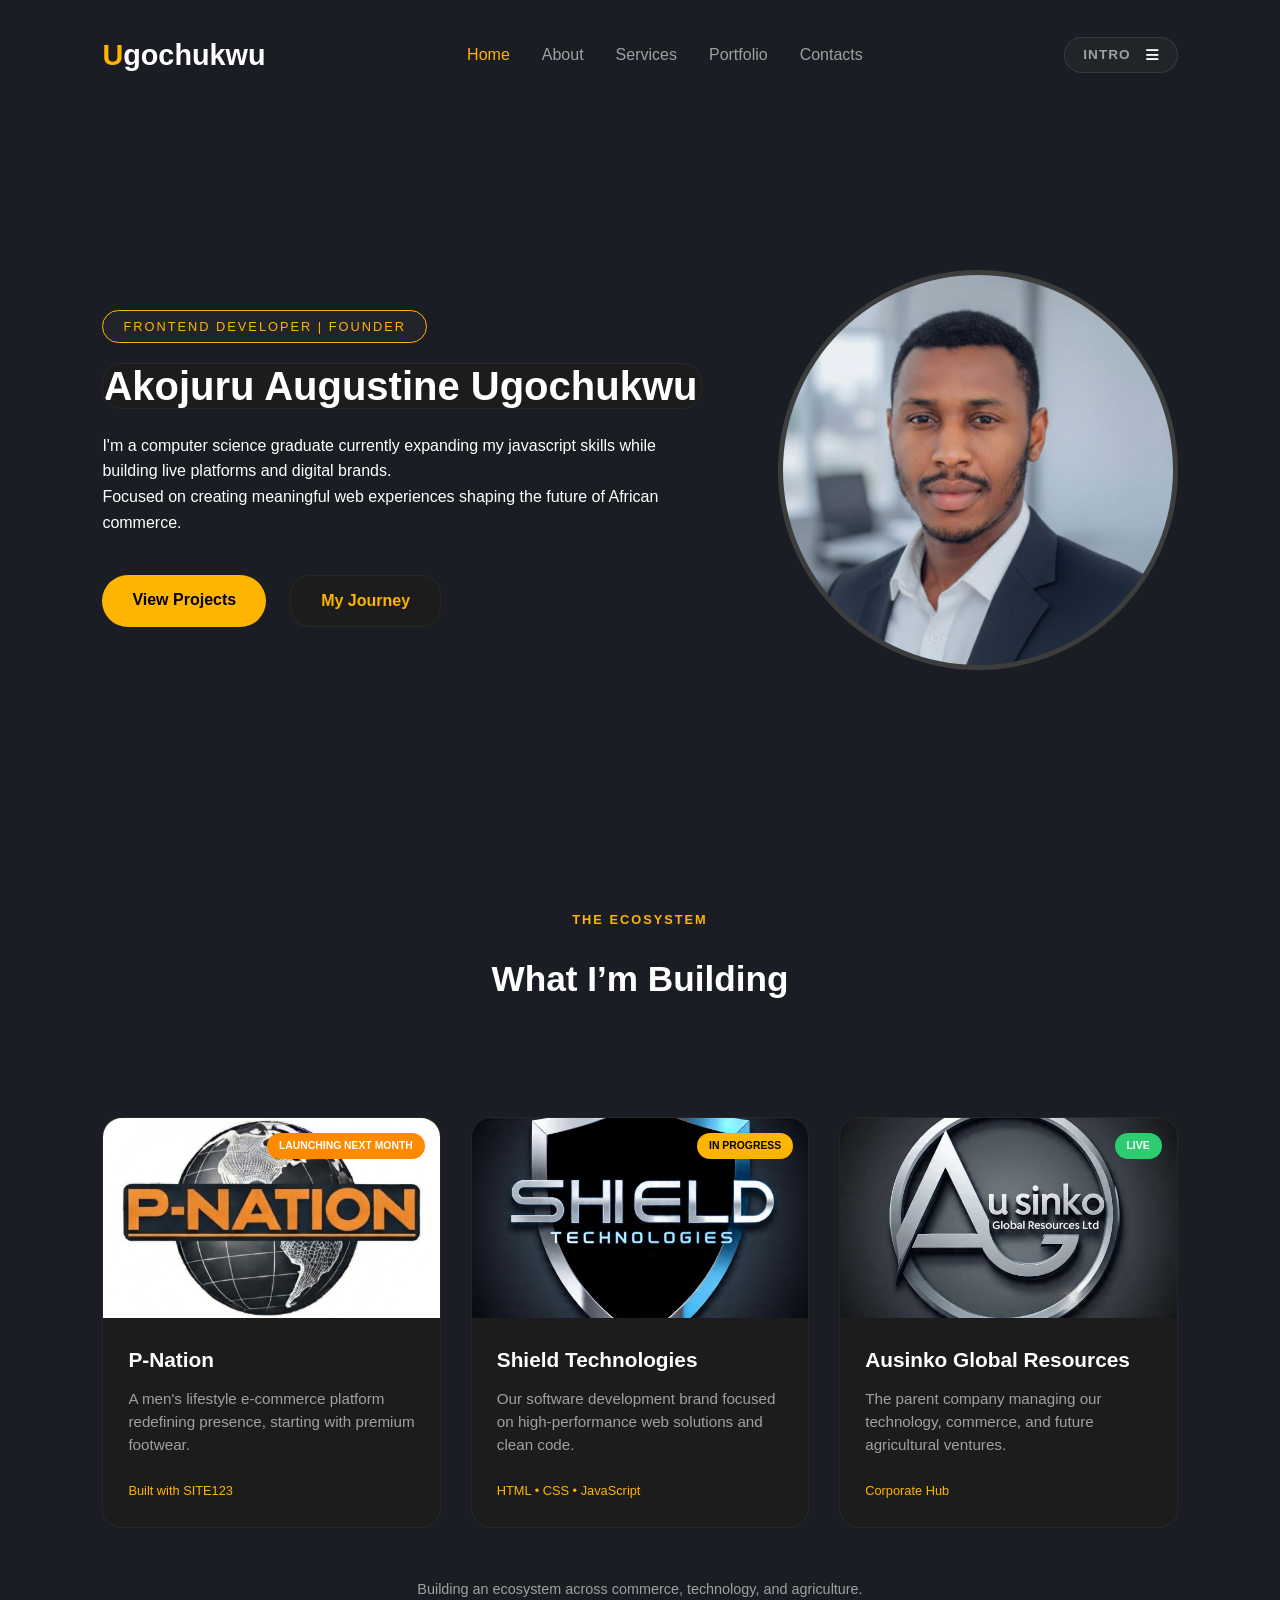
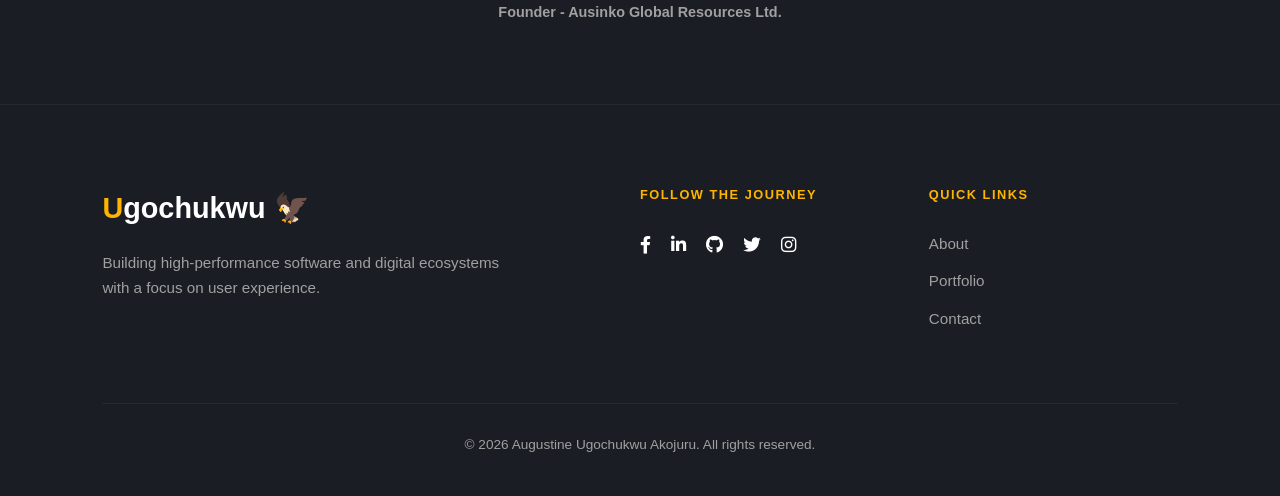
==== commit 527f1436: "update" ====
--- a/index.html
+++ b/index.html
@@ -39,7 +39,7 @@
             <p>Focused on creating meaningful web experiences shaping the future of African commerce.</p>
             
             <div class="hero-btns">
-                <a href="portfolio.html" class="btn-primary client-card reveal hover-lift">View Projects</a>
+                <a href="portfolio.html" class="btn-primary">View Projects</a>
                 <a href="about.html" class="btn-secondary client-card reveal hover-lift">My Journey</a>
             </div>
         </div>
@@ -60,7 +60,7 @@
     </div>
 
     <div class="project-grid">
-        <div class="project-card">
+        <div class="project-card client-card reveal hover-lift">
             <div class="card-image">
                 <img src="images/p-nation-logo.jpg" alt="P-Nation">
                 <span class="status-badge orange">LAUNCHING NEXT MONTH</span>
@@ -74,7 +74,7 @@
             </div>
         </div>
 
-        <div class="project-card">
+        <div class="project-card client-card reveal hover-lift">
             <div class="card-image">
                 <img src="images/shield-tech.jpg" alt="Shield Technologies">
                 <span class="status-badge yellow">IN PROGRESS</span>
@@ -88,7 +88,7 @@
             </div>
         </div>
 
-        <div class="project-card">
+        <div class="project-card client-card reveal hover-lift">
             <div class="card-image">
                 <img src="images/AGR.jpg" alt="Ausinko Global Resources">
                 <span class="status-badge green">LIVE</span>
@@ -119,11 +119,11 @@
         <div class="footer-social">
             <h4>FOLLOW THE JOURNEY</h4>
             <div class="social-icons">
-                <a href="#"><i class="fab fa-facebook-f"></i></a>
-                <a href="#"><i class="fab fa-linkedin-in"></i></a>
-                <a href="#"><i class="fab fa-github"></i></a>
-                <a href="#"><i class="fab fa-twitter"></i></a>
-                <a href="#"><i class="fab fa-instagram"></i></a>
+                <a href="https://www.facebook.com/share/1B6JYgAgqT/?mibextid=wwXIfr" target="_blank"><i class="fab fa-facebook-f"></i></a>
+                <a href="https://www.linkedin.com/in/augustine-akojuru-1732b4237?utm_source=share_via&utm_content=profile&utm_medium=member_ios" target="_blank"><i class="fab fa-linkedin-in"></i></a>
+                <a href="https://github.com/Austin1992" target="_blank"><i class="fab fa-github"></i></a>
+                <a href="https://x.com/ugochukwuaa?s=21" target="_blank"><i class="fab fa-twitter"></i></a>
+                <a href="https://www.instagram.com/ugochukwu7772025?igsh=Znp3a3E1cmRwOGE3&utm_source=qr" target="_blank"><i class="fab fa-instagram"></i></a>
             </div>
         </div>
 
